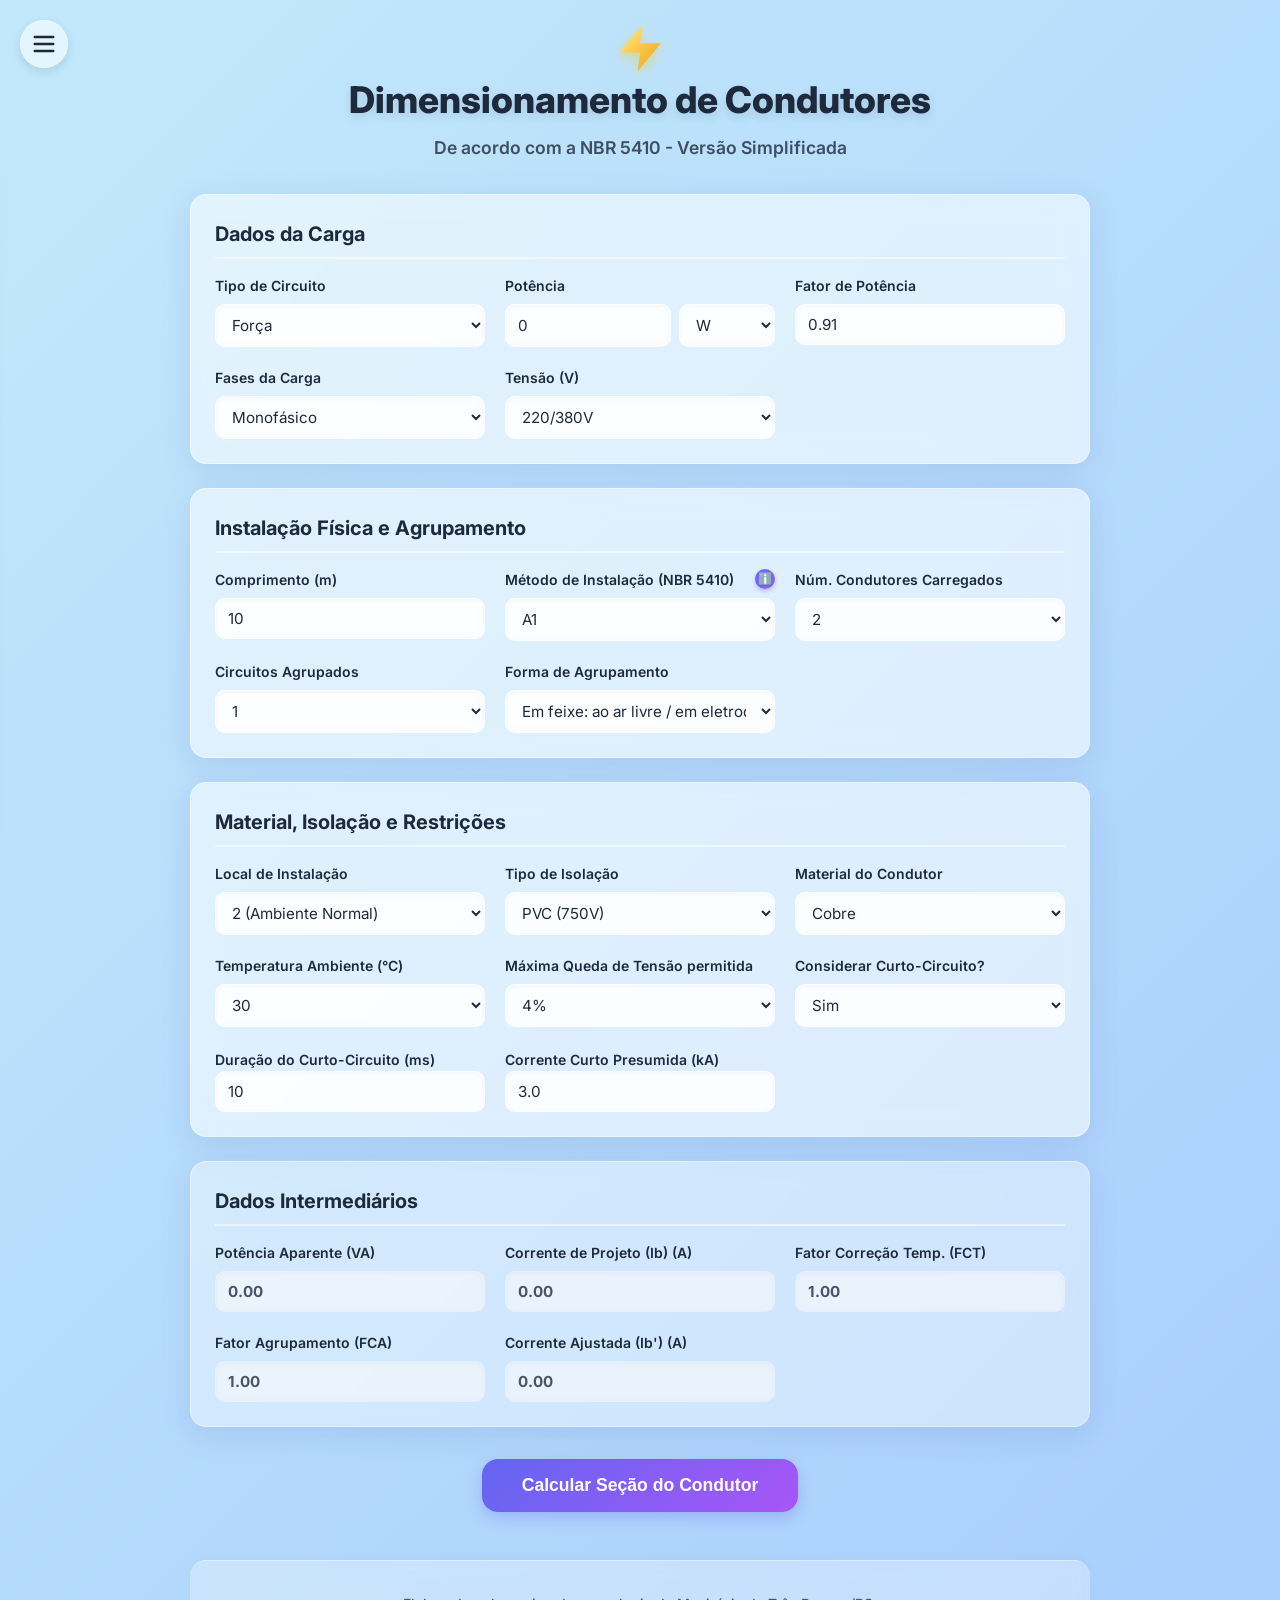
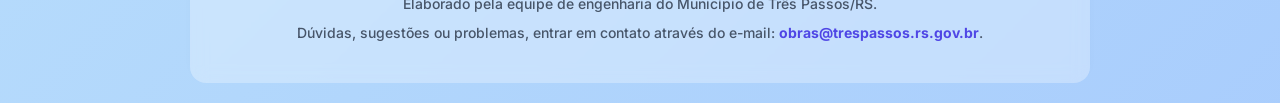
==== index.html @ 5e3efb6a "Initial commit of ferramentas project" ====
<!DOCTYPE html>
<html lang="pt-BR">
<head>
    <meta charset="UTF-8">
    <meta name="viewport" content="width=device-width, initial-scale=1.0">
    <title>Dimensionamento de Condutores (Versão Simplificada)</title>
    <link rel="stylesheet" href="style.css">
    <link href="https://fonts.googleapis.com/css2?family=Inter:wght@400;500;600;700&display=swap" rel="stylesheet">
</head>
<body>
    <!-- Botão do Menu -->
    <button id="menu-toggle" class="menu-toggle" aria-label="Abrir Menu">
        <svg xmlns="http://www.w3.org/2000/svg" width="28" height="28" fill="none" viewBox="0 0 24 24" stroke="currentColor">
            <path stroke-linecap="round" stroke-linejoin="round" stroke-width="2" d="M4 6h16M4 12h16M4 18h16" />
        </svg>
    </button>

    <!-- Sidebar do Menu -->
    <div id="sidebar-overlay" class="sidebar-overlay"></div>
    <aside id="sidebar" class="sidebar">
        <div class="sidebar-header">
            <h3>Menu</h3>
            <button id="menu-close" class="btn-close-menu" aria-label="Fechar Menu">&times;</button>
        </div>
        <nav class="sidebar-nav">
            <a href="./index.html" class="nav-link active">Versão Simplificada</a>
            <a href="./completo/index.html" class="nav-link">Versão Completa</a>
            <a href="./CalculoMCA/index.html" class="nav-link">Cálculo de MCA</a>
        </nav>
    </aside>
    <div class="container">
        <header>
            <div class="header-icon">
                <svg xmlns="http://www.w3.org/2000/svg" width="56" height="56" viewBox="0 0 24 24" fill="url(#energyGrad)" stroke="none" filter="drop-shadow(0px 4px 6px rgba(250, 204, 21, 0.5))">
                    <defs>
                        <linearGradient id="energyGrad" x1="0%" y1="0%" x2="100%" y2="100%">
                            <stop offset="0%" style="stop-color:#fef08a;stop-opacity:1" />
                            <stop offset="100%" style="stop-color:#f59e0b;stop-opacity:1" />
                        </linearGradient>
                    </defs>
                    <path d="M13 2L3 14h9l-1 8 10-12h-9l1-8z" />
                </svg>
            </div>
            <h1>Dimensionamento de Condutores</h1>
            <p>De acordo com a NBR 5410 - Versão Simplificada</p>
        </header>

        <main>
            <form id="calculator-form">
                <!-- Seção: Dados da Carga -->
                <section class="card">
                    <h2>Dados da Carga</h2>
                    <div class="form-grid">
                        <div class="form-group">
                            <label for="tipo-circuito">Tipo de Circuito</label>
                            <select id="tipo-circuito">
                                <option value="forca">Força</option>
                                <option value="iluminacao">Iluminação</option>
                            </select>
                        </div>
                        <div class="form-group">
                            <label for="potencia">Potência</label>
                            <div class="input-with-select">
                                <input type="number" id="potencia" value="0" step="0.1">
                                <select id="unidade-potencia">
                                    <option value="W">W</option>
                                    <option value="kW">kW</option>
                                    <option value="CV">CV</option>
                                    <option value="HP">HP</option>
                                </select>
                            </div>
                        </div>
                        <div class="form-group">
                            <label for="fator-potencia">Fator de Potência</label>
                            <input type="number" id="fator-potencia" value="0.91" step="0.01">
                        </div>
                        <div class="form-group">
                            <label for="fases">Fases da Carga</label>
                            <select id="fases">
                                <option value="1">Monofásico</option>
                                <option value="2">Bifásico</option>
                                <option value="3">Trifásico</option>
                            </select>
                        </div>
                        <div class="form-group">
                            <label for="tensao">Tensão (V)</label>
                            <select id="tensao">
                                <option value="127">127/220V</option>
                                <option value="220" selected>220/380V</option>
                            </select>
                        </div>
                    </div>
                </section>

                <!-- Seção: Instalação Física -->
                <section class="card">
                    <h2>Instalação Física e Agrupamento</h2>
                    <div class="form-grid">
                        <div class="form-group">
                            <label for="comprimento">Comprimento (m)</label>
                            <input type="number" id="comprimento" value="10">
                        </div>
                        <div class="form-group">
                            <div class="label-with-button">
                                <label for="metodo-instalacao">Método de Instalação (NBR 5410)</label>
                                <button type="button" id="btn-info-metodo" class="btn-info" title="Ver Métodos de Instalação">ℹ️</button>
                            </div>
                            <select id="metodo-instalacao">
                                <option value="A1">A1</option>
                                <option value="A2">A2</option>
                                <option value="B1">B1 (Embutido em Alvenaria)</option>
                                <option value="B2">B2</option>
                                <option value="C">C</option>
                                <option value="D">D</option>
                                <option value="E">E</option>
                                <option value="F">F</option>
                            </select>
                        </div>
                        <div class="form-group">
                            <label for="condutores-carregados">Núm. Condutores Carregados</label>
                            <select id="condutores-carregados">
                                <option value="2">2</option>
                                <option value="3">3</option>
                            </select>
                        </div>
                        <div class="form-group">
                            <label for="circuitos-agrupados">Circuitos Agrupados</label>
                            <select id="circuitos-agrupados">
                                <option value="1">1</option>
                                <option value="2">2</option>
                                <option value="3">3</option>
                                <option value="4">4</option>
                                <option value="5">5</option>
                                <option value="6">6</option>
                                <option value="7">7</option>
                                <option value="8">8</option>
                                <option value="9-11">9 a 11</option>
                                <option value="12-15">12 a 15</option>
                                <option value="16-19">16 a 19</option>
                                <option value="20-">>= 20</option>
                            </select>
                        </div>
                        <div class="form-group">
                            <label for="forma-agrupamento">Forma de Agrupamento</label>
                            <select id="forma-agrupamento">
                                <option value="1">Em feixe: ao ar livre / em eletroduto (Tab 42 - 1)</option>
                                <option value="2">Camada única s/ parede ou piso (Tab 42 - 2)</option>
                                <option value="3">Camada única s/ prateleira perfurada (Tab 42 - 3)</option>
                            </select>
                        </div>
                    </div>
                </section>

                <!-- Seção: Especificações Adicionais -->
                <section class="card">
                    <h2>Material, Isolação e Restrições</h2>
                    <div class="form-grid">
                        <div class="form-group">
                            <label for="local-instalacao">Local de Instalação</label>
                            <select id="local-instalacao">
                                <option value="2">2 (Ambiente Normal)</option>
                                <option value="3">3 (Condições rigorosas)</option>
                            </select>
                        </div>
                         <div class="form-group">
                            <label for="isolacao">Tipo de Isolação</label>
                            <select id="isolacao">
                                <option value="PVC">PVC (750V)</option>
                                <option value="EPR">EPR/XLPE (1kV)</option>
                            </select>
                        </div>
                        <div class="form-group">
                            <label for="material">Material do Condutor</label>
                            <select id="material">
                                <option value="cobre">Cobre</option>
                                <option value="aluminio">Alumínio</option>
                            </select>
                        </div>
                        <div class="form-group">
                            <label for="temperatura">Temperatura Ambiente (°C)</label>
                            <select id="temperatura">
                                <option value="10">10</option>
                                <option value="15">15</option>
                                <option value="20">20</option>
                                <option value="25">25</option>
                                <option value="30" selected>30</option>
                                <option value="35">35</option>
                                <option value="40">40</option>
                                <option value="45">45</option>
                                <option value="50">50</option>
                                <option value="55">55</option>
                                <option value="60">60</option>
                                <option value="65">65</option>
                                <option value="70">70</option>
                                <option value="75">75</option>
                                <option value="80">80</option>
                            </select>
                        </div>
                        <div class="form-group">
                            <label for="max-queda">Máxima Queda de Tensão permitida</label>
                            <select id="max-queda">
                                <option value="2">2%</option>
                                <option value="4" selected>4%</option>
                            </select>
                        </div>
                        <div class="form-group">
                            <label for="considerar-curto">Considerar Curto-Circuito?</label>
                            <select id="considerar-curto">
                                <option value="sim" selected>Sim</option>
                                <option value="nao">Não</option>
                            </select>
                        </div>
                        <div class="form-group" id="group-duracao-cc">
                            <label for="duracao-cc">Duração do Curto-Circuito (ms)</label>
                            <input type="number" id="duracao-cc" value="10">
                        </div>
                        <div class="form-group" id="group-icc">
                            <label for="icc">Corrente Curto Presumida (kA)</label>
                            <input type="number" id="icc" value="3.0" step="0.1">
                        </div>
                    </div>
                </section>

                <!-- Seção: Leitura Parcial Dinâmica (Visualização) -->
                <section class="card readonly-metrics">
                    <h2>Dados Intermediários</h2>
                    <div class="form-grid">
                        <div class="form-group">
                            <label>Potência Aparente (VA)</label>
                            <input type="text" id="potencia-aparente" readonly class="readonly">
                        </div>
                        <div class="form-group">
                            <label>Corrente de Projeto (Ib) (A)</label>
                            <input type="text" id="corrente-projeto" readonly class="readonly">
                        </div>
                        <div class="form-group">
                            <label>Fator Correção Temp. (FCT)</label>
                            <input type="text" id="fc-temperatura" readonly class="readonly">
                        </div>
                        <div class="form-group">
                            <label>Fator Agrupamento (FCA)</label>
                            <input type="text" id="fc-agrupamento" readonly class="readonly">
                        </div>
                        <div class="form-group">
                            <label>Corrente Ajustada (Ib') (A)</label>
                            <input type="text" id="corrente-ajustada" readonly class="readonly">
                        </div>
                    </div>
                </section>

                <div class="actions">
                    <button type="button" id="btn-calcular" class="btn-primary">Calcular Seção do Condutor</button>
                </div>
            </form>

            <!-- Resultados -->
            <section id="resultados" class="card result-card hidden">
                <h2>Resultados do Dimensionamento</h2>
                <div class="result-grid">
                    <div class="result-box">
                        <h3>1. Seção Mínima</h3>
                        <p id="res-min">--</p>
                    </div>
                    <div class="result-box">
                        <h3>2. Condução Corrente</h3>
                        <p id="res-conducao">--</p>
                    </div>
                    <div class="result-box">
                        <h3>3. Queda de Tensão</h3>
                        <p id="res-queda">--</p>
                    </div>
                    <div class="result-box">
                        <h3>4. Curto Circuito</h3>
                        <p id="res-curto">--</p>
                    </div>
                </div>
                <div class="final-result-container">
                    <div class="final-result">
                        <h3>Seção Comercial Adotada</h3>
                        <div class="highlight-value" id="res-adotada">-- mm² <span>(Material: Cobre)</span></div>
                        <p id="res-detalhes">Iz Cabo: -- A | Queda de Tensão: -- % | Compatível Curto-Circuito: --</p>
                    </div>
                    <div class="final-result disjuntor-result">
                        <h3>Disjuntor DIN Recomendado</h3>
                        <div class="highlight-value" id="res-disjuntor">-- A <span>(Curva -, -)</span></div>
                        <p id="res-disjuntor-detalhes">Capacidade de Curto-Circuito: -- kA</p>
                    </div>
                </div>
            </section>
        </main>

        <footer class="site-footer">
            <p>Elaborado pela equipe de engenharia do Município de Três Passos/RS.</p>
            <p>Dúvidas, sugestões ou problemas, entrar em contato através do e-mail: <a href="mailto:obras@trespassos.rs.gov.br">obras@trespassos.rs.gov.br</a>.</p>
        </footer>
    </div>

    <!-- Modal para imagem de Métodos de Instalação -->
    <div id="modal-metodos" class="modal">
        <div class="modal-content">
            <span class="btn-close" id="btn-close-modal">&times;</span>
            <div class="modal-img-container">
                <img src="imagens/metodosinstalacao.png" alt="Guia de Métodos de Instalação NBR 5410">
            </div>
        </div>
    </div>

    <script src="script.js"></script>
    <script>
        document.addEventListener('DOMContentLoaded', () => {
            const menuToggle = document.getElementById('menu-toggle');
            const menuClose = document.getElementById('menu-close');
            const sidebar = document.getElementById('sidebar');
            const overlay = document.getElementById('sidebar-overlay');

            function openMenu() {
                sidebar.classList.add('open');
                overlay.classList.add('active');
            }

            function closeMenu() {
                sidebar.classList.remove('open');
                overlay.classList.remove('active');
            }

            if(menuToggle) menuToggle.addEventListener('click', openMenu);
            if(menuClose) menuClose.addEventListener('click', closeMenu);
            if(overlay) overlay.addEventListener('click', closeMenu);
        });
    </script>
</body>
</html>
---- style.css ----
:root {
    --primary-color: #4f46e5;
    --primary-hover: #4338ca;
    --primary-gradient: linear-gradient(135deg, #6366f1 0%, #a855f7 100%);
    --bg-color: #f8fafc;
    --text-primary: #1e293b;
    --text-secondary: #475569;
    --border-color: rgba(255, 255, 255, 0.5);
    --success-color: #10b981;
    --success-gradient: linear-gradient(135deg, #10b981 0%, #059669 100%);
    --focus-ring: rgba(99, 102, 241, 0.4);
    
    --radius-md: 10px;
    --radius-lg: 16px;
    
    --glass-bg: rgba(255, 255, 255, 0.55);
    --glass-border: rgba(255, 255, 255, 0.4);
    --glass-shadow: 0 8px 32px 0 rgba(31, 38, 135, 0.1);
}

* {
    box-sizing: border-box;
    margin: 0;
    padding: 0;
}

body {
    font-family: 'Inter', sans-serif;
    color: var(--text-primary);
    line-height: 1.5;
    padding: 20px;
    -webkit-font-smoothing: antialiased;
    background: linear-gradient(-45deg, #e0c3fc, #8ec5fc, #a1c4fd, #c2e9fb);
    background-size: 400% 400%;
    animation: gradientBG 15s ease infinite;
    min-height: 100vh;
}

@keyframes gradientBG {
    0% { background-position: 0% 50%; }
    50% { background-position: 100% 50%; }
    100% { background-position: 0% 50%; }
}

.container {
    max-width: 900px;
    margin: 0 auto;
}

header {
    text-align: center;
    margin-bottom: 2rem;
    display: flex;
    flex-direction: column;
    align-items: center;
}

.header-icon {
    margin-bottom: -10px;
}

header h1 {
    font-size: 2.3rem;
    font-weight: 800;
    color: var(--text-primary);
    text-shadow: 0px 4px 10px rgba(0,0,0,0.1);
    margin-bottom: 0.5rem;
    z-index: 1;
}

header p {
    color: rgba(30, 41, 59, 0.8);
    font-size: 1.1rem;
    font-weight: 600;
}

.card {
    background: var(--glass-bg);
    backdrop-filter: blur(12px);
    -webkit-backdrop-filter: blur(12px);
    border-radius: var(--radius-lg);
    padding: 1.5rem;
    margin-bottom: 1.5rem;
    box-shadow: var(--glass-shadow);
    border: 1px solid var(--glass-border);
    transition: transform 0.3s ease, box-shadow 0.3s ease;
}

.card:hover {
    box-shadow: 0 12px 40px 0 rgba(31, 38, 135, 0.15);
    transform: translateY(-2px);
}

.card h2 {
    font-size: 1.25rem;
    margin-bottom: 1rem;
    color: var(--text-primary);
    border-bottom: 2px solid rgba(255,255,255,0.5);
    padding-bottom: 0.5rem;
    font-weight: 700;
}

.form-grid {
    display: grid;
    grid-template-columns: repeat(auto-fit, minmax(250px, 1fr));
    gap: 1.25rem;
}

.project-card .form-group,
.full-width {
    grid-column: 1 / -1;
}

.form-group {
    display: flex;
    flex-direction: column;
}

label {
    font-size: 0.875rem;
    font-weight: 600;
    margin-bottom: 0.5rem;
    color: var(--text-primary);
}

input, select {
    width: 100%;
    padding: 0.625rem 0.75rem;
    border: 1px solid var(--glass-border);
    border-radius: var(--radius-md);
    font-family: inherit;
    font-size: 0.95rem;
    color: var(--text-primary);
    background-color: rgba(255, 255, 255, 0.75);
    backdrop-filter: blur(4px);
    transition: all 0.3s ease;
    box-shadow: inset 0 2px 4px rgba(0,0,0,0.02);
}

input:focus, select:focus {
    outline: none;
    border-color: rgba(99, 102, 241, 0.6);
    box-shadow: 0 0 0 3px var(--focus-ring), inset 0 2px 4px rgba(0,0,0,0.02);
    background-color: rgba(255,255,255,0.9);
}

.input-with-select {
    display: flex;
    gap: 0.5rem;
}

.input-with-select input {
    flex: 2;
}

.input-with-select select {
    flex: 1;
}

.readonly-metrics {
    background: rgba(255, 255, 255, 0.4);
}

.readonly {
    background-color: rgba(241, 245, 249, 0.5);
    color: var(--text-secondary);
    border-color: transparent;
    font-weight: 700;
    cursor: default;
}

.actions {
    display: flex;
    justify-content: center;
    margin: 2rem 0;
    gap: 1rem;
    flex-wrap: wrap;
}

.btn-primary {
    background: var(--primary-gradient);
    color: white;
    border: none;
    padding: 1rem 2.5rem;
    font-size: 1.1rem;
    font-weight: 700;
    border-radius: var(--radius-lg);
    cursor: pointer;
    transition: all 0.3s ease;
    box-shadow: 0 6px 15px rgba(99, 102, 241, 0.3);
}

.btn-primary:hover {
    transform: translateY(-3px);
    box-shadow: 0 10px 25px rgba(99, 102, 241, 0.5);
}

.btn-primary:active {
    transform: translateY(0);
}

.btn-secondary {
    background: rgba(255, 255, 255, 0.8);
    backdrop-filter: blur(8px);
    color: var(--text-primary);
    border: 1px solid var(--glass-border);
    padding: 1rem 2.5rem;
    font-size: 1.1rem;
    font-weight: 700;
    border-radius: var(--radius-lg);
    cursor: pointer;
    transition: all 0.3s ease;
    box-shadow: 0 4px 15px rgba(0, 0, 0, 0.05);
}

.btn-secondary:hover {
    background: rgba(255, 255, 255, 1);
    border-color: rgba(255, 255, 255, 0.8);
    transform: translateY(-2px);
}

.btn-success {
    background: var(--success-gradient);
    color: white;
    border: none;
    padding: 1rem 2.5rem;
    font-size: 1.1rem;
    font-weight: 700;
    border-radius: var(--radius-lg);
    cursor: pointer;
    transition: all 0.3s ease;
    box-shadow: 0 6px 15px rgba(16, 185, 129, 0.3);
}

.btn-success:hover {
    transform: translateY(-3px);
    box-shadow: 0 10px 25px rgba(16, 185, 129, 0.5);
}

.btn-icon {
    background: rgba(255, 255, 255, 0.65);
    backdrop-filter: blur(4px);
    border: 1px solid var(--glass-border);
    padding: 0 1rem;
    height: 40px;
    border-radius: var(--radius-md);
    cursor: pointer;
    color: var(--text-primary);
    font-weight: 600;
    transition: all 0.3s ease;
    display: inline-flex;
    align-items: center;
    justify-content: center;
    gap: 0.5rem;
    font-size: 0.9rem;
    width: 120px;
    box-sizing: border-box;
    margin: 0;
    box-shadow: 0 2px 6px rgba(0,0,0,0.05);
}

.btn-icon:hover {
    background: rgba(255, 255, 255, 0.9);
    transform: translateY(-2px);
    box-shadow: 0 4px 10px rgba(0,0,0,0.1);
}

.project-header {
    display: flex;
    justify-content: space-between;
    align-items: center;
    margin-bottom: 1rem;
    border-bottom: 2px solid rgba(255,255,255,0.5);
    padding-bottom: 0.5rem;
}

.project-header h2 {
    border-bottom: none;
    margin-bottom: 0;
    padding-bottom: 0;
}

.project-actions {
    display: flex;
    gap: 0.5rem;
    flex-wrap: wrap;
}

/* Tabela Quadro de Cargas */
.table-container {
    width: 100%;
    overflow-x: auto;
    border-radius: var(--radius-md);
    border: 1px solid var(--glass-border);
    background: rgba(255, 255, 255, 0.5);
}

table {
    width: 100%;
    border-collapse: collapse;
    min-width: 600px;
}

th, td {
    padding: 0.75rem 1rem;
    text-align: left;
    border-bottom: 1px solid rgba(255,255,255,0.4);
    font-size: 0.9rem;
}

th {
    background-color: rgba(255, 255, 255, 0.6);
    font-weight: 700;
    color: var(--text-primary);
    white-space: nowrap;
}

tbody tr {
    transition: background-color 0.2s;
}

tbody tr:hover {
    background-color: rgba(255, 255, 255, 0.8);
}

.btn-delete {
    background: transparent;
    border: none;
    color: #ef4444;
    cursor: pointer;
    font-size: 1.1rem;
    transition: transform 0.2s;
    padding: 0.25rem 0.5rem;
}

.btn-delete:hover {
    transform: scale(1.2);
}

.empty-state {
    text-align: center;
    padding: 2rem;
    color: var(--text-secondary);
    font-style: italic;
    background: rgba(255, 255, 255, 0.4);
    border-radius: var(--radius-md);
    margin-top: 1rem;
}

.label-with-button {
    display: flex;
    justify-content: space-between;
    align-items: center;
    margin-bottom: 0.5rem;
}

.label-with-button label {
    margin-bottom: 0;
}

.btn-info {
    background: var(--primary-gradient);
    color: white;
    border: none;
    border-radius: 50%;
    width: 20px;
    height: 20px;
    display: flex;
    align-items: center;
    justify-content: center;
    font-size: 0.75rem;
    cursor: pointer;
    transition: transform 0.2s, box-shadow 0.2s;
    line-height: 1;
    box-shadow: 0 2px 4px rgba(99, 102, 241, 0.4);
}

.btn-info:hover {
    transform: scale(1.1);
    box-shadow: 0 4px 8px rgba(99, 102, 241, 0.6);
}

/* Modal */
.modal {
    display: none;
    position: fixed;
    z-index: 2000;
    left: 0;
    top: 0;
    width: 100%;
    height: 100%;
    overflow: auto;
    background-color: rgba(15, 23, 42, 0.4);
    backdrop-filter: blur(8px);
    -webkit-backdrop-filter: blur(8px);
    align-items: center;
    justify-content: center;
}

.modal-content {
    position: relative;
    background: rgba(255, 255, 255, 0.85);
    backdrop-filter: blur(16px);
    -webkit-backdrop-filter: blur(16px);
    margin: auto;
    padding: 2rem 1rem 1rem 1rem;
    border-radius: var(--radius-lg);
    width: 90%;
    max-width: 1000px;
    box-shadow: 0 25px 50px -12px rgba(0, 0, 0, 0.3);
    border: 1px solid var(--glass-border);
    animation: modalIn 0.4s cubic-bezier(0.16, 1, 0.3, 1);
}

@keyframes modalIn {
    from { opacity: 0; transform: translateY(-40px) scale(0.95); }
    to { opacity: 1; transform: translateY(0) scale(1); }
}

.btn-close {
    position: absolute;
    top: 10px;
    right: 15px;
    color: var(--text-secondary);
    font-size: 2rem;
    font-weight: bold;
    cursor: pointer;
    transition: color 0.2s, transform 0.2s;
}

.btn-close:hover {
    color: #ef4444;
    transform: scale(1.1);
}

.modal-img-container {
    width: 100%;
    max-height: 80vh;
    overflow-y: auto;
    border-radius: var(--radius-md);
}

.modal-img-container img {
    width: 100%;
    height: auto;
    border-radius: var(--radius-md);
}

.hidden {
    display: none !important;
}

.result-card {
    border: 2px solid rgba(16, 185, 129, 0.4);
    background-color: rgba(240, 253, 244, 0.7);
}

.result-card h2 {
    color: #059669;
    border-bottom-color: rgba(16, 185, 129, 0.3);
}

.result-grid {
    display: grid;
    grid-template-columns: repeat(auto-fit, minmax(180px, 1fr));
    gap: 1rem;
    margin-bottom: 1.5rem;
}

.result-box {
    background: rgba(255, 255, 255, 0.85);
    backdrop-filter: blur(8px);
    padding: 1rem;
    border-radius: var(--radius-md);
    border: 1px solid rgba(16, 185, 129, 0.3);
    text-align: center;
    box-shadow: 0 4px 6px rgba(0,0,0,0.02);
}

.result-box h3 {
    font-size: 0.85rem;
    color: var(--text-secondary);
    margin-bottom: 0.5rem;
    font-weight: 600;
}

.result-box p {
    font-size: 1.25rem;
    font-weight: 800;
    color: var(--text-primary);
}

.final-result-container {
    display: grid;
    grid-template-columns: repeat(auto-fit, minmax(300px, 1fr));
    gap: 1.5rem;
    padding-top: 1.5rem;
    border-top: 1px dashed rgba(16, 185, 129, 0.5);
}

.final-result {
    text-align: center;
    background: rgba(255, 255, 255, 0.9);
    backdrop-filter: blur(8px);
    padding: 1.5rem;
    border-radius: var(--radius-lg);
    border: 2px solid rgba(16, 185, 129, 0.5);
    box-shadow: 0 8px 20px rgba(16, 185, 129, 0.15);
}

.disjuntor-result {
    border-color: rgba(59, 130, 246, 0.5); /* Azul */
    box-shadow: 0 8px 20px rgba(59, 130, 246, 0.15);
}

.disjuntor-result h3 {
    color: #2563eb;
}

.disjuntor-result .highlight-value {
    color: #3b82f6;
    text-shadow: 0px 2px 4px rgba(59, 130, 246, 0.2);
}

.highlight-value {
    font-size: 2.5rem;
    font-weight: 800;
    color: var(--success-color);
    margin: 0.5rem 0;
    text-shadow: 0px 2px 4px rgba(16, 185, 129, 0.2);
}

.highlight-value span {
    font-size: 1rem;
    font-weight: 600;
    color: var(--text-secondary);
    display: block;
    text-shadow: none;
}

#res-detalhes {
    font-size: 0.9rem;
    color: var(--text-secondary);
    font-weight: 500;
}

@media (max-width: 600px) {
    .container {
        padding: 0;
    }
    
    header h1 {
        font-size: 1.8rem;
    }
    
    .card {
        padding: 1.25rem;
        border-radius: var(--radius-lg);
        margin: 0.5rem 0;
        border-left: none;
        border-right: none;
    }
}

.site-footer {
    text-align: center;
    margin-top: 3rem;
    padding: 2rem 1rem;
    border-top: 1px solid rgba(255,255,255,0.4);
    color: var(--text-secondary);
    font-size: 0.875rem;
    font-weight: 500;
    background: rgba(255, 255, 255, 0.3);
    border-radius: var(--radius-lg);
    backdrop-filter: blur(8px);
    box-shadow: 0 -4px 10px rgba(0,0,0,0.02);
}

.site-footer p {
    margin-bottom: 0.5rem;
}

.site-footer a {
    color: var(--primary-color);
    text-decoration: none;
    font-weight: 700;
}

.site-footer a:hover {
    text-decoration: underline;
    color: var(--primary-hover);
}

/* =========================================
   Sidebar / Menu Lateral
   ========================================= */
.menu-toggle {
    position: fixed;
    top: 20px;
    left: 20px;
    z-index: 1000;
    background: var(--glass-bg);
    backdrop-filter: blur(8px);
    -webkit-backdrop-filter: blur(8px);
    border: 1px solid var(--glass-border);
    color: var(--text-primary);
    width: 48px;
    height: 48px;
    border-radius: 50%;
    display: flex;
    align-items: center;
    justify-content: center;
    cursor: pointer;
    box-shadow: 0 4px 12px rgba(0, 0, 0, 0.1);
    transition: all 0.3s ease;
}

.menu-toggle:hover {
    transform: scale(1.05);
    background: rgba(255, 255, 255, 0.9);
    box-shadow: 0 6px 16px rgba(0, 0, 0, 0.15);
}

.sidebar-overlay {
    position: fixed;
    top: 0;
    left: 0;
    width: 100vw;
    height: 100vh;
    background: rgba(15, 23, 42, 0.4);
    backdrop-filter: blur(4px);
    -webkit-backdrop-filter: blur(4px);
    z-index: 1001;
    opacity: 0;
    visibility: hidden;
    transition: all 0.3s ease;
}

.sidebar-overlay.active {
    opacity: 1;
    visibility: visible;
}

.sidebar {
    position: fixed;
    top: 0;
    left: -320px;
    width: 300px;
    height: 100vh;
    background: rgba(255, 255, 255, 0.75);
    backdrop-filter: blur(20px);
    -webkit-backdrop-filter: blur(20px);
    border-right: 1px solid var(--glass-border);
    z-index: 1002;
    box-shadow: 2px 0 20px rgba(0, 0, 0, 0.15);
    transition: left 0.4s cubic-bezier(0.16, 1, 0.3, 1);
    display: flex;
    flex-direction: column;
}

.sidebar.open {
    left: 0;
}

.sidebar-header {
    padding: 1.5rem;
    display: flex;
    justify-content: space-between;
    align-items: center;
    border-bottom: 1px solid rgba(255, 255, 255, 0.5);
}

.sidebar-header h3 {
    font-size: 1.5rem;
    font-weight: 800;
    color: var(--text-primary);
    margin: 0;
}

.btn-close-menu {
    background: transparent;
    border: none;
    font-size: 2.5rem;
    color: var(--text-secondary);
    cursor: pointer;
    line-height: 1;
    transition: color 0.2s, transform 0.2s;
}

.btn-close-menu:hover {
    color: #ef4444;
    transform: scale(1.1);
}

.sidebar-nav {
    padding: 1.5rem;
    display: flex;
    flex-direction: column;
    gap: 1rem;
}

.nav-link {
    text-decoration: none;
    color: var(--text-secondary);
    font-size: 1.1rem;
    font-weight: 600;
    padding: 0.8rem 1.2rem;
    border-radius: var(--radius-md);
    transition: all 0.3s ease;
    background: rgba(255, 255, 255, 0.4);
    border: 1px solid transparent;
}

.nav-link:hover {
    background: rgba(255, 255, 255, 0.8);
    transform: translateX(5px);
    color: var(--primary-color);
}

.nav-link.active {
    background: var(--primary-gradient);
    color: white;
    box-shadow: 0 4px 10px rgba(99, 102, 241, 0.3);
}
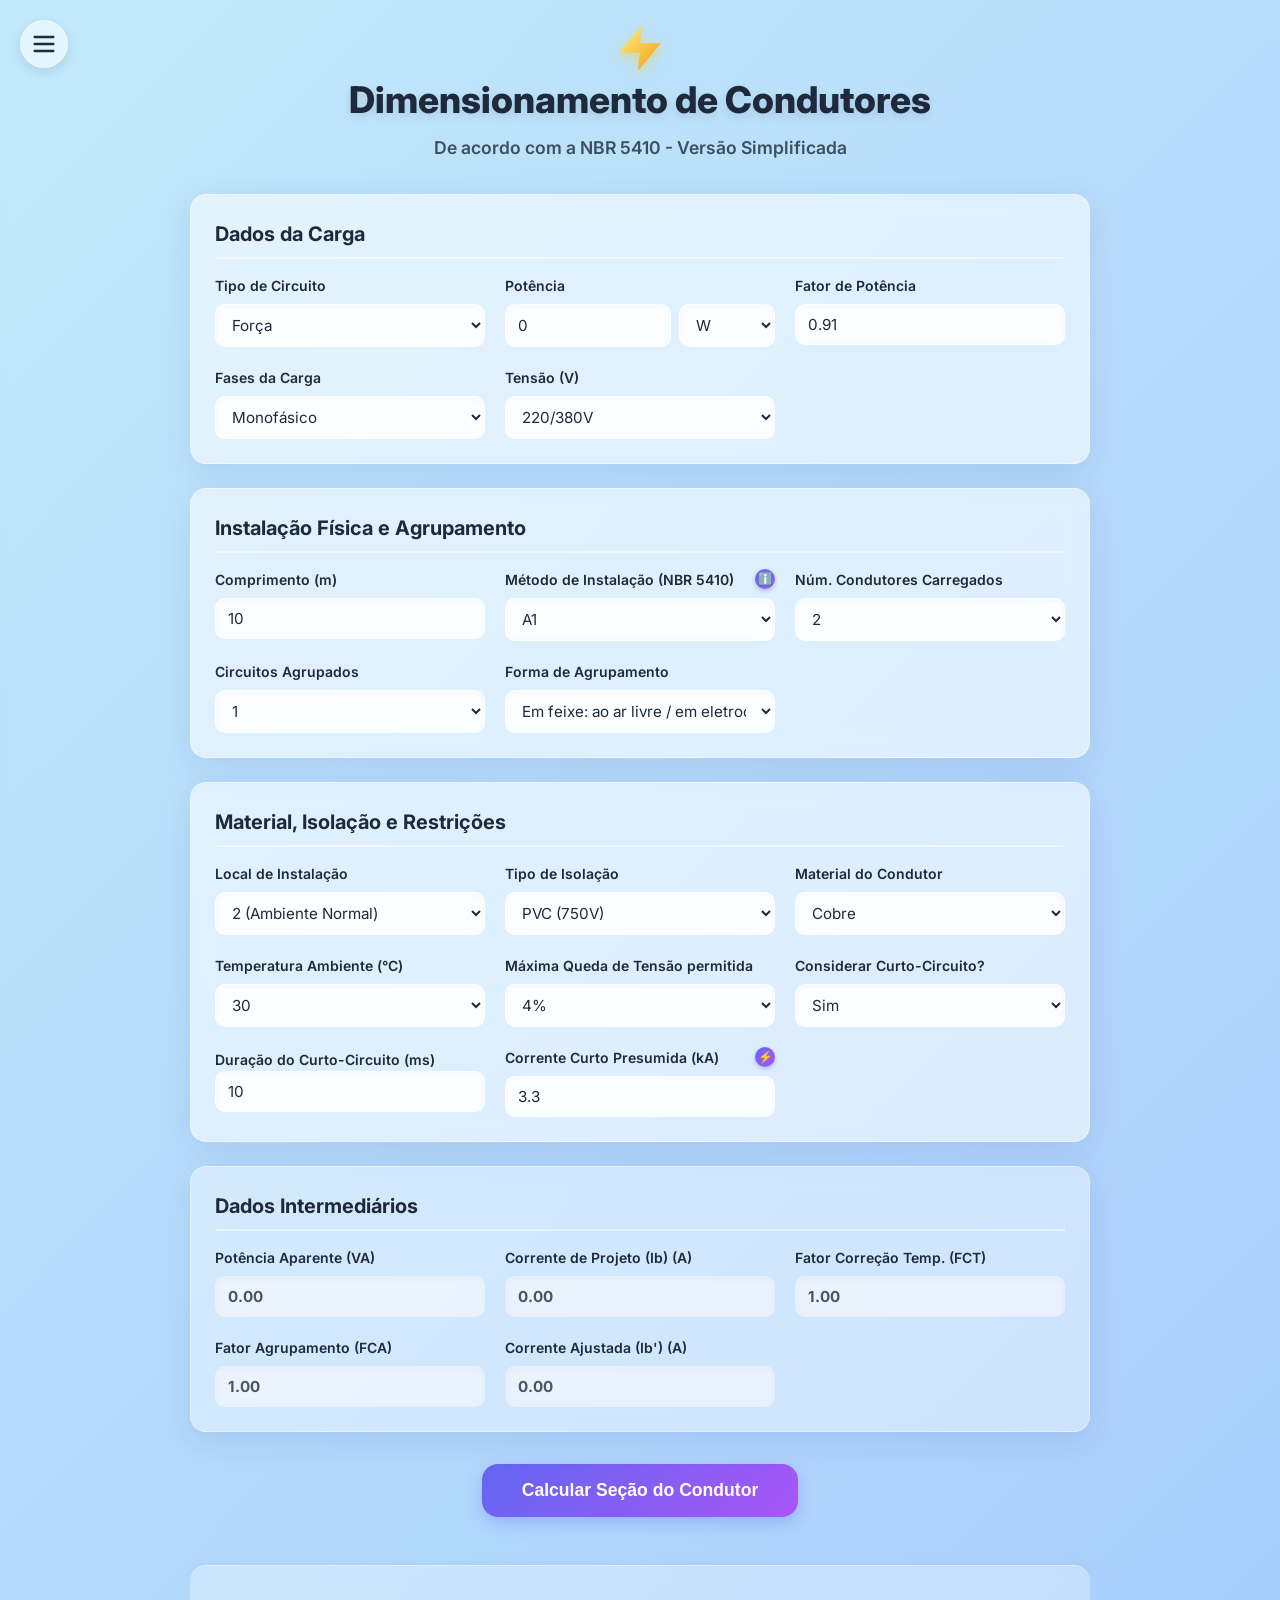
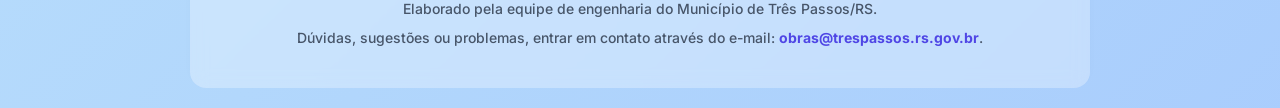
==== commit a7261fdf: "Adiciona suporte PWA (manifest, service worker, ícones) e melhorias no resultado do condutor" ====
--- a/index.html
+++ b/index.html
@@ -1,16 +1,27 @@
 <!DOCTYPE html>
 <html lang="pt-BR">
+
 <head>
     <meta charset="UTF-8">
     <meta name="viewport" content="width=device-width, initial-scale=1.0">
     <title>Dimensionamento de Condutores (Versão Simplificada)</title>
     <link rel="stylesheet" href="style.css">
     <link href="https://fonts.googleapis.com/css2?family=Inter:wght@400;500;600;700&display=swap" rel="stylesheet">
+    <!-- PWA -->
+    <link rel="manifest" href="./manifest.json">
+    <meta name="theme-color" content="#1e293b">
+    <meta name="mobile-web-app-capable" content="yes">
+    <meta name="apple-mobile-web-app-capable" content="yes">
+    <meta name="apple-mobile-web-app-status-bar-style" content="black-translucent">
+    <meta name="apple-mobile-web-app-title" content="Dim. Elétrico">
+    <link rel="apple-touch-icon" href="./imagens/icon-192.png">
 </head>
+
 <body>
     <!-- Botão do Menu -->
     <button id="menu-toggle" class="menu-toggle" aria-label="Abrir Menu">
-        <svg xmlns="http://www.w3.org/2000/svg" width="28" height="28" fill="none" viewBox="0 0 24 24" stroke="currentColor">
+        <svg xmlns="http://www.w3.org/2000/svg" width="28" height="28" fill="none" viewBox="0 0 24 24"
+            stroke="currentColor">
             <path stroke-linecap="round" stroke-linejoin="round" stroke-width="2" d="M4 6h16M4 12h16M4 18h16" />
         </svg>
     </button>
@@ -27,11 +38,18 @@
             <a href="./completo/index.html" class="nav-link">Versão Completa</a>
             <a href="./CalculoMCA/index.html" class="nav-link">Cálculo de MCA</a>
         </nav>
+        <div class="sidebar-install">
+            <button id="btn-instalar-pwa" class="btn-install-pwa" style="display:none">
+                ⚡ Instalar off-line
+            </button>
+            <p class="install-hint" id="install-hint" style="display:none">Instale o app para usar sem internet!</p>
+        </div>
     </aside>
     <div class="container">
         <header>
             <div class="header-icon">
-                <svg xmlns="http://www.w3.org/2000/svg" width="56" height="56" viewBox="0 0 24 24" fill="url(#energyGrad)" stroke="none" filter="drop-shadow(0px 4px 6px rgba(250, 204, 21, 0.5))">
+                <svg xmlns="http://www.w3.org/2000/svg" width="56" height="56" viewBox="0 0 24 24"
+                    fill="url(#energyGrad)" stroke="none" filter="drop-shadow(0px 4px 6px rgba(250, 204, 21, 0.5))">
                     <defs>
                         <linearGradient id="energyGrad" x1="0%" y1="0%" x2="100%" y2="100%">
                             <stop offset="0%" style="stop-color:#fef08a;stop-opacity:1" />
@@ -103,7 +121,8 @@
                         <div class="form-group">
                             <div class="label-with-button">
                                 <label for="metodo-instalacao">Método de Instalação (NBR 5410)</label>
-                                <button type="button" id="btn-info-metodo" class="btn-info" title="Ver Métodos de Instalação">ℹ️</button>
+                                <button type="button" id="btn-info-metodo" class="btn-info"
+                                    title="Ver Métodos de Instalação">ℹ️</button>
                             </div>
                             <select id="metodo-instalacao">
                                 <option value="A1">A1</option>
@@ -146,6 +165,8 @@
                                 <option value="1">Em feixe: ao ar livre / em eletroduto (Tab 42 - 1)</option>
                                 <option value="2">Camada única s/ parede ou piso (Tab 42 - 2)</option>
                                 <option value="3">Camada única s/ prateleira perfurada (Tab 42 - 3)</option>
+                                <option value="4">Camada única em bandeja perfurada (Tab 42 - 4)</option>
+                                <option value="5">Camada única sobre leito, suporte etc. (Tab 42 - 5)</option>
                             </select>
                         </div>
                     </div>
@@ -162,7 +183,7 @@
                                 <option value="3">3 (Condições rigorosas)</option>
                             </select>
                         </div>
-                         <div class="form-group">
+                        <div class="form-group">
                             <label for="isolacao">Tipo de Isolação</label>
                             <select id="isolacao">
                                 <option value="PVC">PVC (750V)</option>
@@ -215,8 +236,12 @@
                             <input type="number" id="duracao-cc" value="10">
                         </div>
                         <div class="form-group" id="group-icc">
-                            <label for="icc">Corrente Curto Presumida (kA)</label>
-                            <input type="number" id="icc" value="3.0" step="0.1">
+                            <div class="label-with-button">
+                                <label for="icc">Corrente Curto Presumida (kA)</label>
+                                <button type="button" id="btn-calc-icc" class="btn-info"
+                                    title="Calcular Icc do Transformador">⚡</button>
+                            </div>
+                            <input type="number" id="icc" value="3.3" step="0.1">
                         </div>
                     </div>
                 </section>
@@ -291,8 +316,75 @@
 
         <footer class="site-footer">
             <p>Elaborado pela equipe de engenharia do Município de Três Passos/RS.</p>
-            <p>Dúvidas, sugestões ou problemas, entrar em contato através do e-mail: <a href="mailto:obras@trespassos.rs.gov.br">obras@trespassos.rs.gov.br</a>.</p>
+            <p>Dúvidas, sugestões ou problemas, entrar em contato através do e-mail: <a
+                    href="mailto:obras@trespassos.rs.gov.br">obras@trespassos.rs.gov.br</a>.</p>
         </footer>
+    </div>
+
+    <!-- Modal para cálculo de Icc do Transformador -->
+    <div id="modal-icc" class="modal">
+        <div class="modal-content modal-large">
+            <div class="modal-header">
+                <h2>Cálculo de Corrente de Curto-Circuito</h2>
+                <span class="btn-close" id="btn-close-icc">&times;</span>
+            </div>
+            <div class="modal-body">
+                <div class="form-grid">
+                    <div class="form-group">
+                        <label for="trafo-potencia">Potência do Transformador (kVA)</label>
+                        <select id="trafo-potencia">
+                            <option value="30">30 kVA</option>
+                            <option value="45">45 kVA</option>
+                            <option value="75" selected>75 kVA</option>
+                            <option value="112.5">112,5 kVA</option>
+                            <option value="150">150 kVA</option>
+                            <option value="225">225 kVA</option>
+                            <option value="300">300 kVA</option>
+                            <option value="500">500 kVA</option>
+                            <option value="750">750 kVA</option>
+                            <option value="1000">1000 kVA</option>
+                            <option value="1500">1500 kVA</option>
+                            <option value="2000">2000 kVA</option>
+                            <option value="2500">2500 kVA</option>
+                        </select>
+                    </div>
+                    <div class="form-group">
+                        <label for="trafo-tensao-mt">Tensão de Média (MT)</label>
+                        <select id="trafo-tensao-mt">
+                            <option value="13.8">13,8 kV</option>
+                            <option value="21.3" selected>21,3 kV</option>
+                            <option value="23.1">23,1 kV</option>
+                        </select>
+                    </div>
+                    <div class="form-group">
+                        <label for="trafo-tensao-bt">Tensão de Baixa (BT)</label>
+                        <select id="trafo-tensao-bt">
+                            <option value="220">127/220V</option>
+                            <option value="380" selected>220/380V</option>
+                        </select>
+                    </div>
+                    <div class="form-group">
+                        <label for="trafo-impedancia">Impedância (%Z)</label>
+                        <input type="number" id="trafo-impedancia" value="3.5" step="0.1">
+                    </div>
+                </div>
+
+                <div class="icc-results">
+                    <div class="icc-result-box">
+                        <span class="icc-label">Icc Presumida MT (Primário)</span>
+                        <span class="icc-value" id="res-icc-mt">-- kA</span>
+                    </div>
+                    <div class="icc-result-box highlight">
+                        <span class="icc-label">Icc Presumida BT (Secundário)</span>
+                        <span class="icc-value" id="res-icc-bt">-- kA</span>
+                    </div>
+                </div>
+            </div>
+            <div class="modal-footer">
+                <button type="button" id="btn-icc-ok" class="btn-primary">OK (Usar valor BT)</button>
+                <button type="button" id="btn-icc-cancel" class="btn-secondary">Cancelar</button>
+            </div>
+        </div>
     </div>
 
     <!-- Modal para imagem de Métodos de Instalação -->
@@ -307,6 +399,7 @@
 
     <script src="script.js"></script>
     <script>
+        // --- Menu Lateral ---
         document.addEventListener('DOMContentLoaded', () => {
             const menuToggle = document.getElementById('menu-toggle');
             const menuClose = document.getElementById('menu-close');
@@ -323,10 +416,52 @@
                 overlay.classList.remove('active');
             }
 
-            if(menuToggle) menuToggle.addEventListener('click', openMenu);
-            if(menuClose) menuClose.addEventListener('click', closeMenu);
-            if(overlay) overlay.addEventListener('click', closeMenu);
+            if (menuToggle) menuToggle.addEventListener('click', openMenu);
+            if (menuClose) menuClose.addEventListener('click', closeMenu);
+            if (overlay) overlay.addEventListener('click', closeMenu);
+        });
+
+        // --- PWA: Service Worker + Botão de Instalação ---
+        let deferredPrompt = null;
+        const btnInstalar = document.getElementById('btn-instalar-pwa');
+        const installHint = document.getElementById('install-hint');
+
+        // Registrar o Service Worker
+        if ('serviceWorker' in navigator) {
+            window.addEventListener('load', () => {
+                navigator.serviceWorker.register('./sw.js')
+                    .then(reg => console.log('SW registrado:', reg.scope))
+                    .catch(err => console.warn('SW falhou:', err));
+            });
+        }
+
+        // Capturar evento de instalação do navegador
+        window.addEventListener('beforeinstallprompt', (e) => {
+            e.preventDefault();
+            deferredPrompt = e;
+            btnInstalar.style.display = 'flex';
+            installHint.style.display = 'block';
+        });
+
+        // Ao clicar no botão, mostrar o prompt de instalação
+        btnInstalar.addEventListener('click', async () => {
+            if (!deferredPrompt) return;
+            deferredPrompt.prompt();
+            const { outcome } = await deferredPrompt.userChoice;
+            if (outcome === 'accepted') {
+                btnInstalar.style.display = 'none';
+                installHint.style.display = 'none';
+            }
+            deferredPrompt = null;
+        });
+
+        // Esconder botão se app já estiver instalado
+        window.addEventListener('appinstalled', () => {
+            btnInstalar.style.display = 'none';
+            installHint.style.display = 'none';
+            deferredPrompt = null;
         });
     </script>
 </body>
-</html>
+
+</html>
--- a/style.css
+++ b/style.css
@@ -722,3 +722,133 @@
     color: white;
     box-shadow: 0 4px 10px rgba(99, 102, 241, 0.3);
 }
+
+/* Modal ICC Styles */
+.modal-large {
+    max-width: 600px;
+    padding: 0;
+    overflow: hidden;
+    display: flex;
+    flex-direction: column;
+}
+
+.modal-header {
+    padding: 1.5rem;
+    background: var(--glass-bg);
+    border-bottom: 1px solid var(--glass-border);
+    display: flex;
+    justify-content: space-between;
+    align-items: center;
+}
+
+.modal-header h2 {
+    margin: 0;
+    font-size: 1.25rem;
+    font-weight: 800;
+}
+
+.modal-body {
+    padding: 1.5rem;
+}
+
+.modal-footer {
+    padding: 1.25rem;
+    background: rgba(255, 255, 255, 0.5);
+    border-top: 1px solid var(--glass-border);
+    display: flex;
+    justify-content: flex-end;
+    gap: 1rem;
+}
+
+.modal-footer button {
+    padding: 0.75rem 1.5rem;
+    font-size: 1rem;
+}
+
+.icc-results {
+    margin-top: 2rem;
+    display: grid;
+    grid-template-columns: 1fr 1fr;
+    gap: 1rem;
+}
+
+.icc-result-box {
+    background: rgba(255, 255, 255, 0.6);
+    padding: 1.25rem;
+    border-radius: var(--radius-md);
+    border: 1px solid var(--glass-border);
+    display: flex;
+    flex-direction: column;
+    align-items: center;
+    text-align: center;
+}
+
+.icc-result-box.highlight {
+    background: rgba(99, 102, 241, 0.1);
+    border-color: rgba(99, 102, 241, 0.3);
+}
+
+.icc-label {
+    font-size: 0.8rem;
+    font-weight: 600;
+    color: var(--text-secondary);
+    margin-bottom: 0.5rem;
+}
+
+.icc-value {
+    font-size: 1.5rem;
+    font-weight: 800;
+    color: var(--text-primary);
+}
+
+.icc-result-box.highlight .icc-value {
+    color: var(--primary-color);
+}
+
+/* =========================================
+   PWA Install Button
+   ========================================= */
+.sidebar-install {
+    padding: 1rem 1.5rem 1.5rem;
+    margin-top: auto;
+    border-top: 1px solid rgba(255, 255, 255, 0.5);
+}
+
+.btn-install-pwa {
+    display: flex;
+    align-items: center;
+    justify-content: center;
+    gap: 0.5rem;
+    width: 100%;
+    padding: 0.85rem 1.2rem;
+    font-size: 1rem;
+    font-weight: 700;
+    font-family: 'Inter', sans-serif;
+    color: #1e293b;
+    background: linear-gradient(135deg, #fef08a 0%, #f59e0b 100%);
+    border: none;
+    border-radius: var(--radius-md);
+    cursor: pointer;
+    box-shadow: 0 4px 14px rgba(245, 158, 11, 0.4);
+    transition: all 0.3s ease;
+    animation: pulse-install 2.5s ease-in-out infinite;
+}
+
+.btn-install-pwa:hover {
+    transform: translateY(-2px);
+    box-shadow: 0 8px 20px rgba(245, 158, 11, 0.6);
+    animation: none;
+}
+
+@keyframes pulse-install {
+    0%, 100% { box-shadow: 0 4px 14px rgba(245, 158, 11, 0.4); }
+    50% { box-shadow: 0 4px 22px rgba(245, 158, 11, 0.7); }
+}
+
+.install-hint {
+    font-size: 0.78rem;
+    color: var(--text-secondary);
+    text-align: center;
+    margin-top: 0.5rem;
+    font-style: italic;
+}
